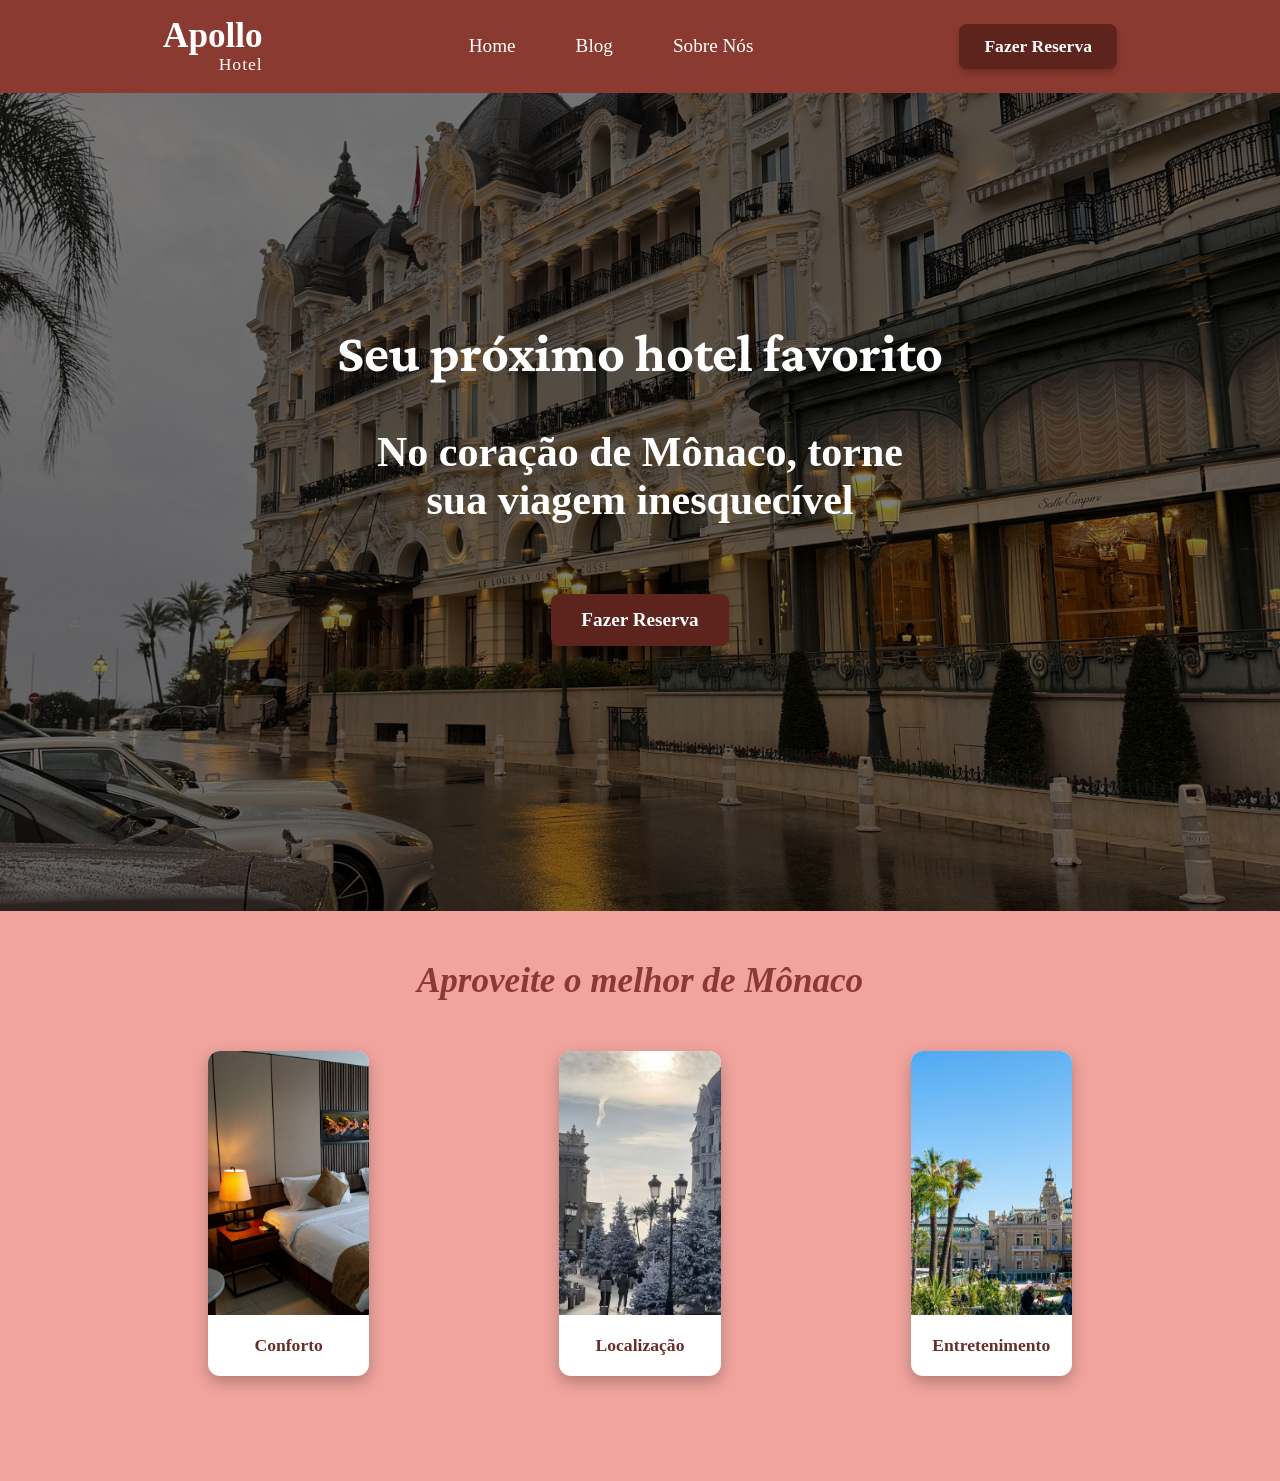
==== index.html @ 635cb720 "Divisão de blocos no código com comentários" ====
<!DOCTYPE html>
<html lang="pt-br">
<head>
    <meta charset="UTF-8">
    <meta name="viewport" content="width=device-width, initial-scale=1.0">
    <title>Apollo Hotel Header</title>
    <link rel="stylesheet" href="style.css">
    <link href="https://fonts.googleapis.com/css2?family=Libre+Baskerville:wght@400;700&display=swap" rel="stylesheet">
    <link href="https://fonts.googleapis.com/css2?family=Crimson+Pro:wght@400;700&display=swap" rel="stylesheet">
</head>
<body>
    <!-- //////////////////// Header //////////////////// -->
    <header class="header">
        <div class="header__container">
            <div class="header__logo">
                <span class="header__logo-brand">Apollo</span>
                <span class="header__logo-sub">Hotel</span>
            </div>

            <nav class="header__nav">
                <ul class="header__nav-list">
                    <li class="header__nav-item"><a href="#" class="header__nav-link">Home</a></li>
                    <li class="header__nav-item"><a href="#" class="header__nav-link">Blog</a></li>
                    <li class="header__nav-item"><a href="#" class="header__nav-link">Sobre Nós</a></li>
                </ul>
            </nav>

            <div class="header__actions">
                <button class="header__button header__button--reservation" id="btnReserva">
                    Fazer Reserva
                </button>
            </div>
        </div>
    </header>
    <!-- //////////////////// End Header //////////////////// -->

    <!-- //////////////////// Home page //////////////////// -->
    <main>
        <!-- ////////// Home Page 1/4 ////////// -->
        <section id="home1">
            <div id="home1--align">
                <div class="home1__h1">
                    <h1>Seu próximo hotel favorito</h1>
                </div>

                <div class="home1__h2">
                    <h2>No coração de Mônaco, torne sua viagem inesquecível</h2>
                </div>

                <div class="header__actions home1__button--align">
                    <button class="header__button header__button--reservation home1__button--enlarge" id="btnReserva">
                        Fazer Reserva
                    </button>
                </div>
            </div>
        </section>
        <!-- ////////// End Home Page 1/4 ////////// -->

        <!-- ////////// Home Page 2/4 ////////// -->
        <section id="home2">
            <div class="home2__title">
                <h3><i>Aproveite o melhor de Mônaco</i></h3>
            </div>

            <div class="home2__figures">
                <figure class="home2__img">
                    <div class="home2__img--image1">
                    </div>
                    <div>
                        <p>Conforto</p>
                    </div>
                </figure>

                <figure class="home2__img">
                    <div class="home2__img--image2">
                    </div>
                    <div>
                        <p>Localização</p>
                    </div>
                </figure>

                <figure class="home2__img">
                    <div class="home2__img--image3">
                    </div>
                    <div>
                        <p>Entretenimento</p>
                    </div>
                </figure>
            </div>
        </section>
        <!-- ////////// End Home Page 2/4 ////////// -->

        <!-- ////////// Home Page 3/4 ////////// -->
    </main>

    <script src="script.js"></script>
</body>
</html>
---- style.css ----
/* //////////////////// Reset Básico //////////////////// */
* {
    margin: 0;
    padding: 0;
    box-sizing: border-box;
}

body {
    font-family: 'Libre+Baskerville', serif;
}

/* //////////////////// Header //////////////////// */
.header {
    background-color: #8B3A31;
    padding: 20px 0;
    color: #FFFFFF;
}

.header__container {
    max-width: 1200px;
    margin: 0 auto;
    display: flex;
    justify-content: space-around;
    align-items: center;
    padding: 0 20px;
}

.header__logo {
    display: flex;
    flex-direction: column;
    align-items: end;
    line-height: 0.9;
    row-gap: 5px;
}

.header__logo-brand {
    font-size: 2.2rem;
    font-weight: 700;
}

.header__logo-sub {
    font-size: 1.1rem;
    letter-spacing: 1px;
}

.header__nav-list {
    list-style: none;
    display: flex;
    gap: 60px;
}

.header__nav-link {
    text-decoration: none;
    color: #FFFFFF;
    font-size: 1.2rem;
    transition: color 0.3s;
}

.header__nav-link:hover {
    color: #F2A49E;
}

.header__button {
    cursor: pointer;
    border: none;
    font-family: inherit;
    transition: transform 0.2s;
}

.header__button--reservation {
    background-color: #5D241E;
    color: #FFFFFF;
    padding: 12px 25px;
    border-radius: 8px;
    font-size: 1.1rem;
    font-weight: 700;
    box-shadow: 0 4px 6px rgba(0,0,0,0.2);
    position: relative;
    z-index: 2;
}

.header__button--reservation:hover {
    background-color: #4A1D18;
    transform: translateY(-2px);
}
/* //////////////////// End Header //////////////////// */

/* //////////////////// Main //////////////////// */
/* ////////// Home Page 1/4 ////////// */
#home1 {
    background-image: url(./assets/home-image.jpg);
    background-size: cover;
    background-position: center;
    padding: 40px 20px;
    max-width: 100%;
    height: 818px;
    margin: 0 auto;
    position: relative;
}

#home1::before {
    content: "";
    position: absolute;
    top: 0;
    left: 0;
    width: 100%;
    height: 100%;
    background-color: rgba(0, 0, 0, 0.5); /* Sombra escura para melhorar a legibilidade */
    z-index: 1; /* Coloca a sombra atrás do conteúdo */
}

#home1--align {
    margin: 190px 0 0 0;
}

/* Título da página home */
.home1__h1 {
    position: relative;
    z-index: 2;
    max-width: 900px;
    width: 100%;
    margin: 120px auto 0 auto; /* Centraliza horizontalmente e adiciona espaço superior */
    text-align: center;
    color: white;
    font-family: 'Crimson Pro', serif;
    font-size: 36px;
}

/* Subtítulo da página home */
.home1__h2 {
    position: relative;
    z-index: 2;
    max-width: 550px;
    margin: 45px auto 25px auto; /* Centraliza horizontalmente e adiciona espaço superior */
    text-align: center;
    color: white;
    font-size: 28px;
}

/* Botão centralizado na home */
.home1__button--align {
    display: flex;
    justify-content: center;
    position: relative;
    z-index: 2;
    margin-top: 70px;
}

.home1__button--enlarge {
    padding: 15px 30px;
    font-size: 1.2rem;
    transition: transform 0.3s ease;
}
/* ////////// End Home Page 1/4 ////////// */
/* ////////// Home Page 2/4 ////////// */
#home2 {
    width: 100%;
    height: 570px;
    background-color: #F1A49E;
}

.home2__title {
    color: #8C3933;
    font-family: 'Times New Roman', Times, serif;
    font-size: 30px;
    text-align: center;
    padding: 50px 0;
}

.home2__figures {
    max-width: 80%;
    margin: 0 auto;
    display: flex;
    justify-content: space-between;
    gap: 30px;
}

.home2__img {
    display: flex;
    flex-direction: column;
    width: 340px;
    height: auto;
    margin: 0 80px;

    background-color: #FFFFFF;
    border-radius: 12px;
    overflow: hidden;
    box-shadow: 0 6px 15px rgba(0, 0, 0, 0.25);
    transition: transform 0.3s ease;
}

.home2__img:hover {
    transform: translateY(-8px);
}

.home2__img--image1, 
.home2__img--image2, 
.home2__img--image3 {
    height: 264px;
    width: 340px;
}

.home2__img--image1 {
    background-image: url(./assets/conforto-image.jpg);
    background-size: cover;
    background-position: -50px center;
}
.home2__img--image2 {
    background-image: url(./assets/localizacao-image.jpg);
    background-size: cover;
    background-position: center;
}
.home2__img--image3 {
    background-image: url(./assets/entretenimento-image.jpg);
    background-size: 250%;
    background-position: -240px center;
}

.home2__img p {
    text-align: center;
    padding: 20px;
    font-weight: bold;
    color: #6A2E2A;
    font-size: 1.1rem;
}
/* ////////// End Home Page 2/4 ////////// */
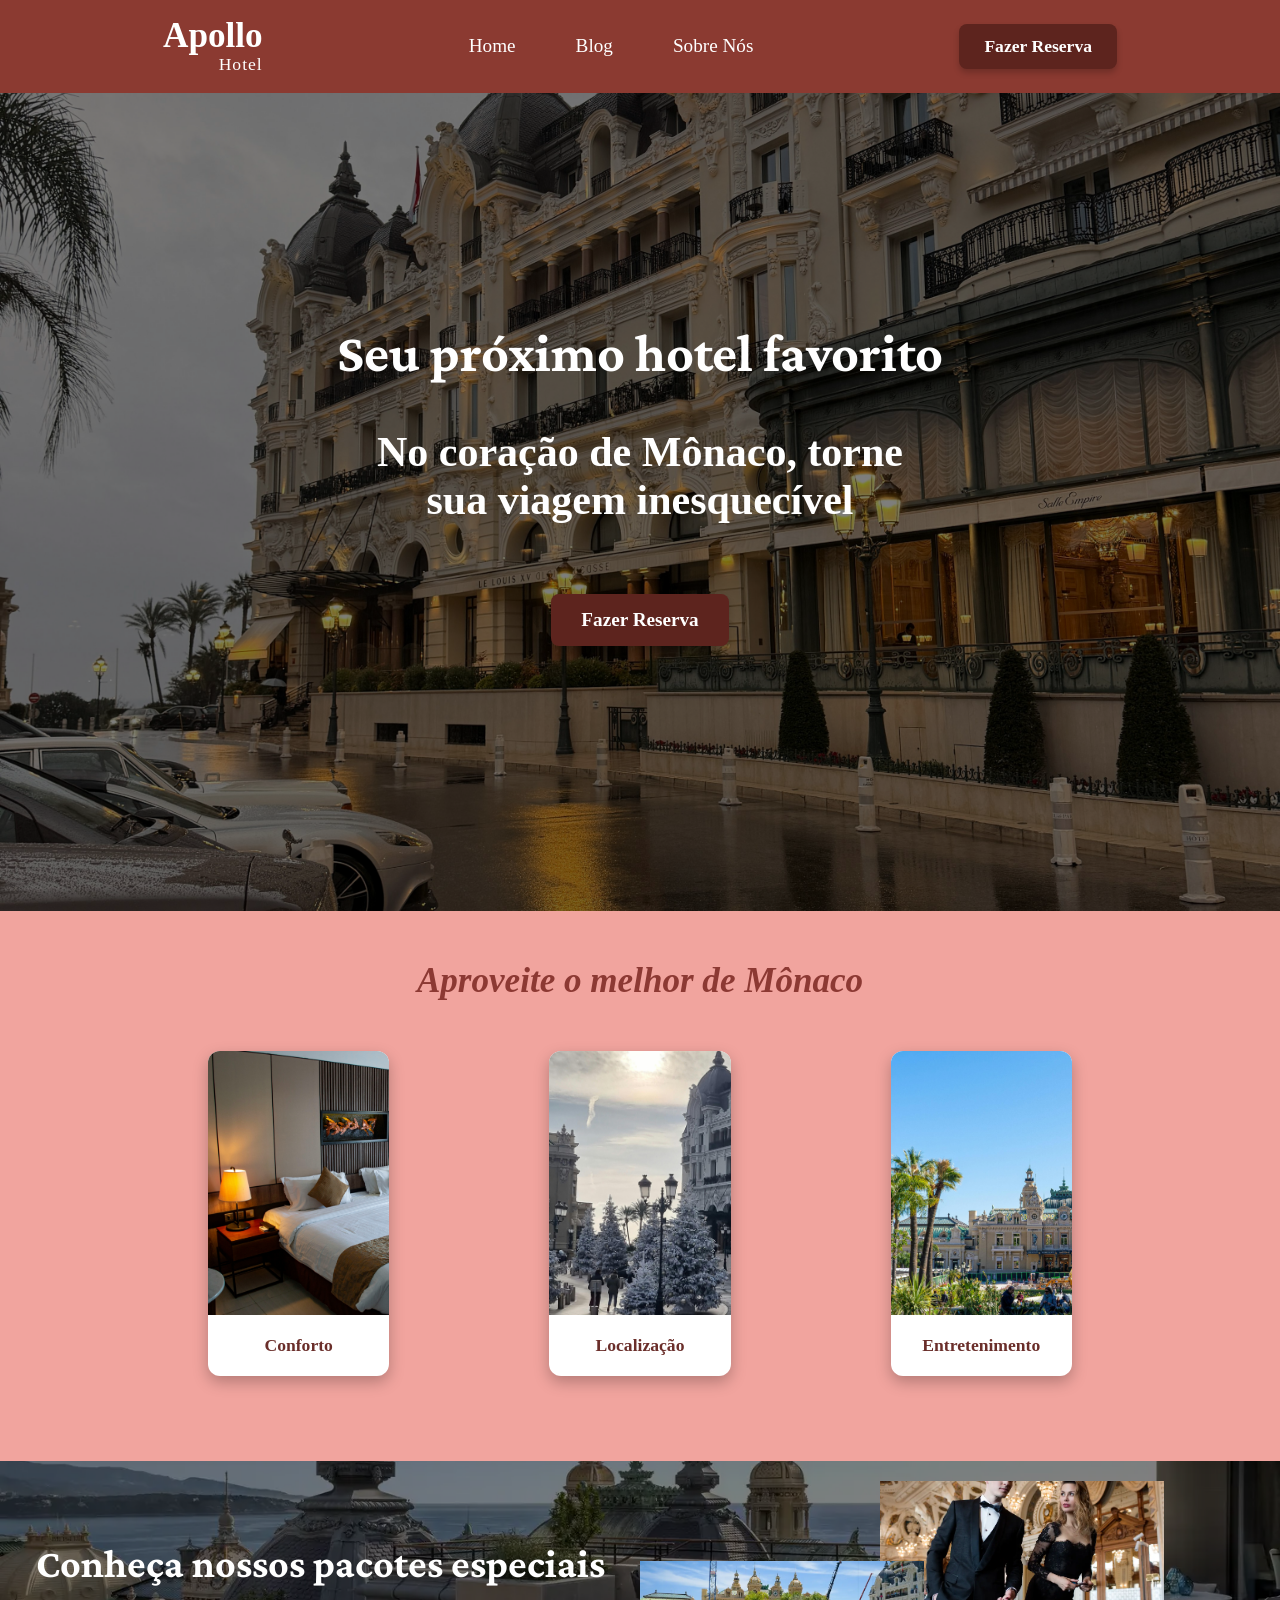
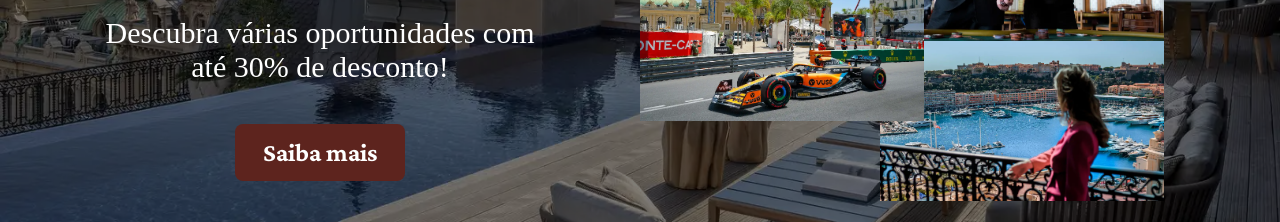
==== commit c20cf135: "Criação e estilização da home 3/4" ====
--- a/index.html
+++ b/index.html
@@ -9,6 +9,69 @@
     <link href="https://fonts.googleapis.com/css2?family=Crimson+Pro:wght@400;700&display=swap" rel="stylesheet">
 </head>
 <body>
+    <!-- //////////////////// Modal Form //////////////////// -->
+     <div id="modalForm" class="modal">
+        <div class="modal-content">
+            <span class="close" id="closeForm">&times;</span>
+            <div class="logo--form">
+                <span class="header__logo-brand">Apollo</span>
+                <br>
+                <span class="header__logo-sub">Hotel</span>
+            </div>
+            <form class="modal__form" id="reservationForm">
+                <label>Nome Completo</label>
+                <input type="text" required placeholder="Digite aqui">
+
+                <div class="form-row">
+                    <div class="field-group">
+                        <label>Data de entrada</label>
+                        <input type="date" required>
+                    </div>
+                    <div class="field-group">
+                        <label>Data de saída</label>
+                        <input type="date" required>
+                    </div>
+                </div>
+
+                <label>Categoria de acomodação</label>
+                <select>
+                    <option>Suíte Prince</option>
+                    <option>Suíte Master</option>
+                </select>
+                
+                <div class="form-row">
+                    <div class="field-group">
+                        <label>Adultos</label>
+                        <div class="stepper">
+                            <button type="button" onclick="changeValue(-1, 'adults')">−</button>
+                            <input type="number" id="adults" name="adults" value="2" min="1" max="10" readonly>
+                            <button type="button" onclick="changeValue(1, 'adults')">+</button>
+                        </div>
+                    </div>
+                    <div class="field-group">
+                        <label>Crianças</label>
+                        <div class="stepper">
+                            <button type="button" onclick="changeValue(-1, 'children')">−</button>
+                            <input type="number" id="children" name="children" value="0" min="0" max="10" readonly>
+                            <button type="button" onclick="changeValue(1, 'children')">+</button>
+                        </div>
+                    </div>
+                </div>
+
+                <button type="submit" class="button form__button">Fazer Reserva</button>
+            </form>
+        </div>
+    </div>
+
+    <div id="modalSuccess" class="modal">
+        <div class="modal-content success-box">
+            <span class="close" id="closeSuccess">&times;</span>
+            <h2>Reserva confirmada</h2>
+            <p>Obrigado por escolher o Apollo Hotel!</p>
+        </div>
+    </div>
+    <!-- //////////////////// End Modal Form //////////////////// -->
+
     <!-- //////////////////// Header //////////////////// -->
     <header class="header">
         <div class="header__container">
@@ -26,7 +89,7 @@
             </nav>
 
             <div class="header__actions">
-                <button class="header__button header__button--reservation" id="btnReserva">
+                <button type="button" class="header__button header__button--reservation open-modal">
                     Fazer Reserva
                 </button>
             </div>
@@ -48,7 +111,7 @@
                 </div>
 
                 <div class="header__actions home1__button--align">
-                    <button class="header__button header__button--reservation home1__button--enlarge" id="btnReserva">
+                            <button type="button" class="header__button header__button--reservation home1__button--enlarge open-modal">
                         Fazer Reserva
                     </button>
                 </div>
@@ -91,6 +154,20 @@
         <!-- ////////// End Home Page 2/4 ////////// -->
 
         <!-- ////////// Home Page 3/4 ////////// -->
+         <section id="home3">
+            <div class="home3__left-box--align">
+                <h3 class="home3__h3">Conheça nossos pacotes especiais</h3>
+                <p class="home3__p">Descubra várias oportunidades com até 30% de desconto!</p>
+                <button class="home3__button">Saiba mais</button>
+            </div>
+            <div class="home3__right-box--align">
+                <div class="home3__img1"></div>
+                <div class="home3__img12--align">
+                    <div class="home3__img2"></div>
+                    <div class="home3__img3"></div>
+                </div>
+            </div>
+         </section>
     </main>
 
     <script src="script.js"></script>
--- a/style.css
+++ b/style.css
@@ -8,6 +8,211 @@
 body {
     font-family: 'Libre+Baskerville', serif;
 }
+
+:root {
+    --primary-color: #8B3A31;
+    --primary-strong: #5D241E;
+    --accent-color: #F2A49E;
+    --text-grey: #5B3E3A;
+    --input-bg: #f9f4f1;
+    --border-color: #d8c1b8;
+}
+
+/* //////////////////// Modal Form //////////////////// */
+.modal {
+    display: none;
+    position: fixed;
+    z-index: 3;
+    inset: 0;
+    width: 100%;
+    height: 100%;
+    background-color: rgba(0, 0, 0, 0.45);
+    align-items: center;
+    justify-content: center;
+    padding: 16px;
+}
+
+/* A caixa branca do formulário */
+.modal-content {
+    background-color: #fff;
+    padding: 32px 32px 24px;
+    width: min(520px, 100%);
+    max-height: 96vh;
+    overflow-y: auto;
+    border-radius: 28px;
+    box-shadow: 0 24px 80px rgba(0, 0, 0, 0.18);
+    position: relative;
+    font-family: serif;
+}
+
+.close {
+    position: absolute;
+    right: 15px;
+    top: 10px;
+    cursor: pointer;
+    font-size: 20px;
+}
+
+.modal__form {
+    display: grid;
+    gap: 20px;
+    color: #54221e;
+}
+
+.logo--form {
+    color: var(--primary-strong);
+    text-align: center;
+    margin-bottom: 8px;
+}
+
+.logo--form .header__logo-brand {
+    font-size: 2.8rem;
+    letter-spacing: 0.05em;
+}
+
+.logo--form .header__logo-sub {
+    display: block;
+    font-size: 1.05rem;
+    margin-top: 4px;
+    letter-spacing: 0.2em;
+}
+
+.modal__form label {
+    font-size: 1.1rem;
+    font-weight: 600;
+    color: var(--text-grey);
+    margin-bottom: -6px;
+}
+
+.modal__form input,
+.modal__form select {
+    width: 100%;
+    padding: 14px 16px;
+    border: 1.5px solid var(--border-color);
+    border-radius: 16px;
+    background: var(--input-bg);
+    font-size: 1rem;
+    color: #3d2f2a;
+}
+
+.modal__form input:focus,
+.modal__form select:focus {
+    outline: none;
+    border-color: var(--primary-color);
+    box-shadow: 0 0 0 4px rgba(139, 58, 49, 0.12);
+}
+
+.form-row {
+    display: grid;
+    grid-template-columns: repeat(2, minmax(0, 1fr));
+    gap: 18px;
+}
+
+.field-group {
+    display: grid;
+    gap: 8px;
+}
+
+.stepper {
+    display: flex;
+    align-items: center;
+    justify-content: space-between;
+    gap: 10px;
+    padding: 10px 12px;
+    border: 1.5px solid var(--border-color);
+    border-radius: 16px;
+    background: #faf5f2;
+}
+
+.stepper button {
+    width: 42px;
+    height: 42px;
+    border: 1px solid var(--border-color);
+    border-radius: 12px;
+    background: white;
+    color: var(--primary-strong);
+    font-size: 24px;
+    font-weight: 700;
+    cursor: pointer;
+    transition: border-color 0.2s, transform 0.2s;
+}
+
+.stepper button:hover {
+    border-color: var(--primary-color);
+    transform: translateY(-1px);
+}
+
+.stepper input {
+    width: 60px;
+    text-align: center;
+    border: none;
+    background: transparent;
+    font-size: 1rem;
+    color: #3d2f2a;
+}
+
+.form__button {
+    width: 100%;
+    padding: 16px 24px;
+    border-radius: 14px;
+    border: none;
+    background-color: var(--primary-strong);
+    color: white;
+    font-size: 1rem;
+    font-weight: 700;
+    cursor: pointer;
+    transition: background-color 0.2s, transform 0.2s;
+}
+
+.form__button:hover {
+    background-color: #4b1814;
+    transform: translateY(-1px);
+}
+
+@media (max-width: 640px) {
+    .form-row {
+        grid-template-columns: 1fr;
+    }
+
+    .modal-content {
+        padding: 24px 20px;
+    }
+}
+
+input,
+select {
+    width: 100%;
+    padding: 12px;
+    margin: 8px 0;
+    border: 2px solid #ccc;
+    border-radius: 8px;
+    /* Bordas arredondadas */
+    outline: none;
+    /* Remove a linha azul padrão do navegador */
+    transition: 0.3s;
+    /* Suaviza a mudança de cor */
+}
+
+/* Efeito quando o usuário clica no campo */
+input:focus {
+    border-color: var(--cor-primaria);
+    box-shadow: 0 0 8px rgba(76, 175, 80, 0.2);
+}
+
+.form-group {
+    display: flex;
+    flex-direction: column;
+    /* Coloca o label acima do input */
+    margin-bottom: 15px;
+}
+
+/* Remove setas no Chrome, Safari e Edge */
+.stepper input::-webkit-outer-spin-button,
+.stepper input::-webkit-inner-spin-button {
+    -webkit-appearance: none;
+    margin: 0;
+}
+/* //////////////////// End Modal Form //////////////////// */
 
 /* //////////////////// Header //////////////////// */
 .header {
@@ -155,7 +360,7 @@
 /* ////////// Home Page 2/4 ////////// */
 #home2 {
     width: 100%;
-    height: 570px;
+    height: 550px;
     background-color: #F1A49E;
 }
 
@@ -172,7 +377,6 @@
     margin: 0 auto;
     display: flex;
     justify-content: space-between;
-    gap: 30px;
 }
 
 .home2__img {
@@ -223,4 +427,127 @@
     color: #6A2E2A;
     font-size: 1.1rem;
 }
-/* ////////// End Home Page 2/4 ////////// */+/* ////////// End Home Page 2/4 ////////// */
+
+/* ////////// Home Page 3/4 ////////// */
+#home3 {
+    width: 100%;
+    height: 361px;
+    background-image: url(./assets/Home\ 2.4\ background.png);
+    background-size: cover;
+    background-position: center;
+    position: relative;
+    display: flex;
+}
+
+#home3::before {
+    background-color: rgba(0, 0, 0, 0.5);
+    width: 100%;
+    height: 100%;
+    content: "";
+    position: absolute;
+    z-index: 1;
+}
+
+.home3__left-box--align {
+    position: relative;
+    z-index: 2;
+    width: 50%;
+    height: 100%;
+    margin: 0;
+    display: flex;
+    flex-direction: column;
+    align-items: center;
+    row-gap: 20px;
+}
+
+.home3__h3 {
+    position: relative;
+    z-index: 2;
+    color: white;
+    font-size: 40px;
+    font-family: 'Crimson Pro', serif;
+    text-align: center;
+    padding-top: 80px;
+}
+
+.home3__p {
+    position: relative;
+    z-index: 2;
+    color: white;
+    font-size: 30px;
+    text-align: center;
+    max-width: 450px;
+    margin: 10px auto 0 auto;
+}
+
+.home3__button {
+    position: relative;
+    z-index: 2;
+    margin: 20px 0 0 0;
+    padding: 14px 28px;
+    font-size: 1.6rem;
+    font-weight: 700;
+    font-family: 'Crimson Pro', serif;
+    color: white;
+    background-color: var(--primary-strong);
+    border: none;
+    border-radius: 8px;
+    cursor: pointer;
+    transition: background-color 0.2s;
+}
+
+.home3__button:hover {
+    background-color: #4A1D18;
+}
+
+.home3__right-box--align {
+    z-index: 2;
+    width: 50%;
+    height: 100%;
+    position: relative;
+    display: flex;
+    align-items: center;
+    justify-content: flex-start;
+    padding-left: 0;
+}
+
+.home3__img1 {
+    background-image: url(./assets/img1\ home2.4.png);
+    background-size: cover;
+    background-position: center;
+    width: 284px;
+    height: 160px;
+    position: absolute;
+    left: 0;
+    top: 50%;
+    transform: translateY(-50%);
+    z-index: 4;
+}
+
+.home3__img12--align {
+    position: relative;
+    display: flex;
+    flex-direction: column;
+    z-index: 2;
+    margin-left: 300px;
+}
+
+.home3__img2 {
+    background-image: url(./assets/img2\ home2.4.png);
+    background-size: cover;
+    background-position: center;
+    width: 284px;
+    height: 160px;
+    margin: 0 0 0 -60px;
+}
+
+.home3__img3 {
+    background-image: url(./assets/img3\ home2.4.png);
+    background-size: cover;
+    background-position: center;
+    width: 284px;
+    height: 160px;
+    margin: 0 0 0 -60px;
+}
+
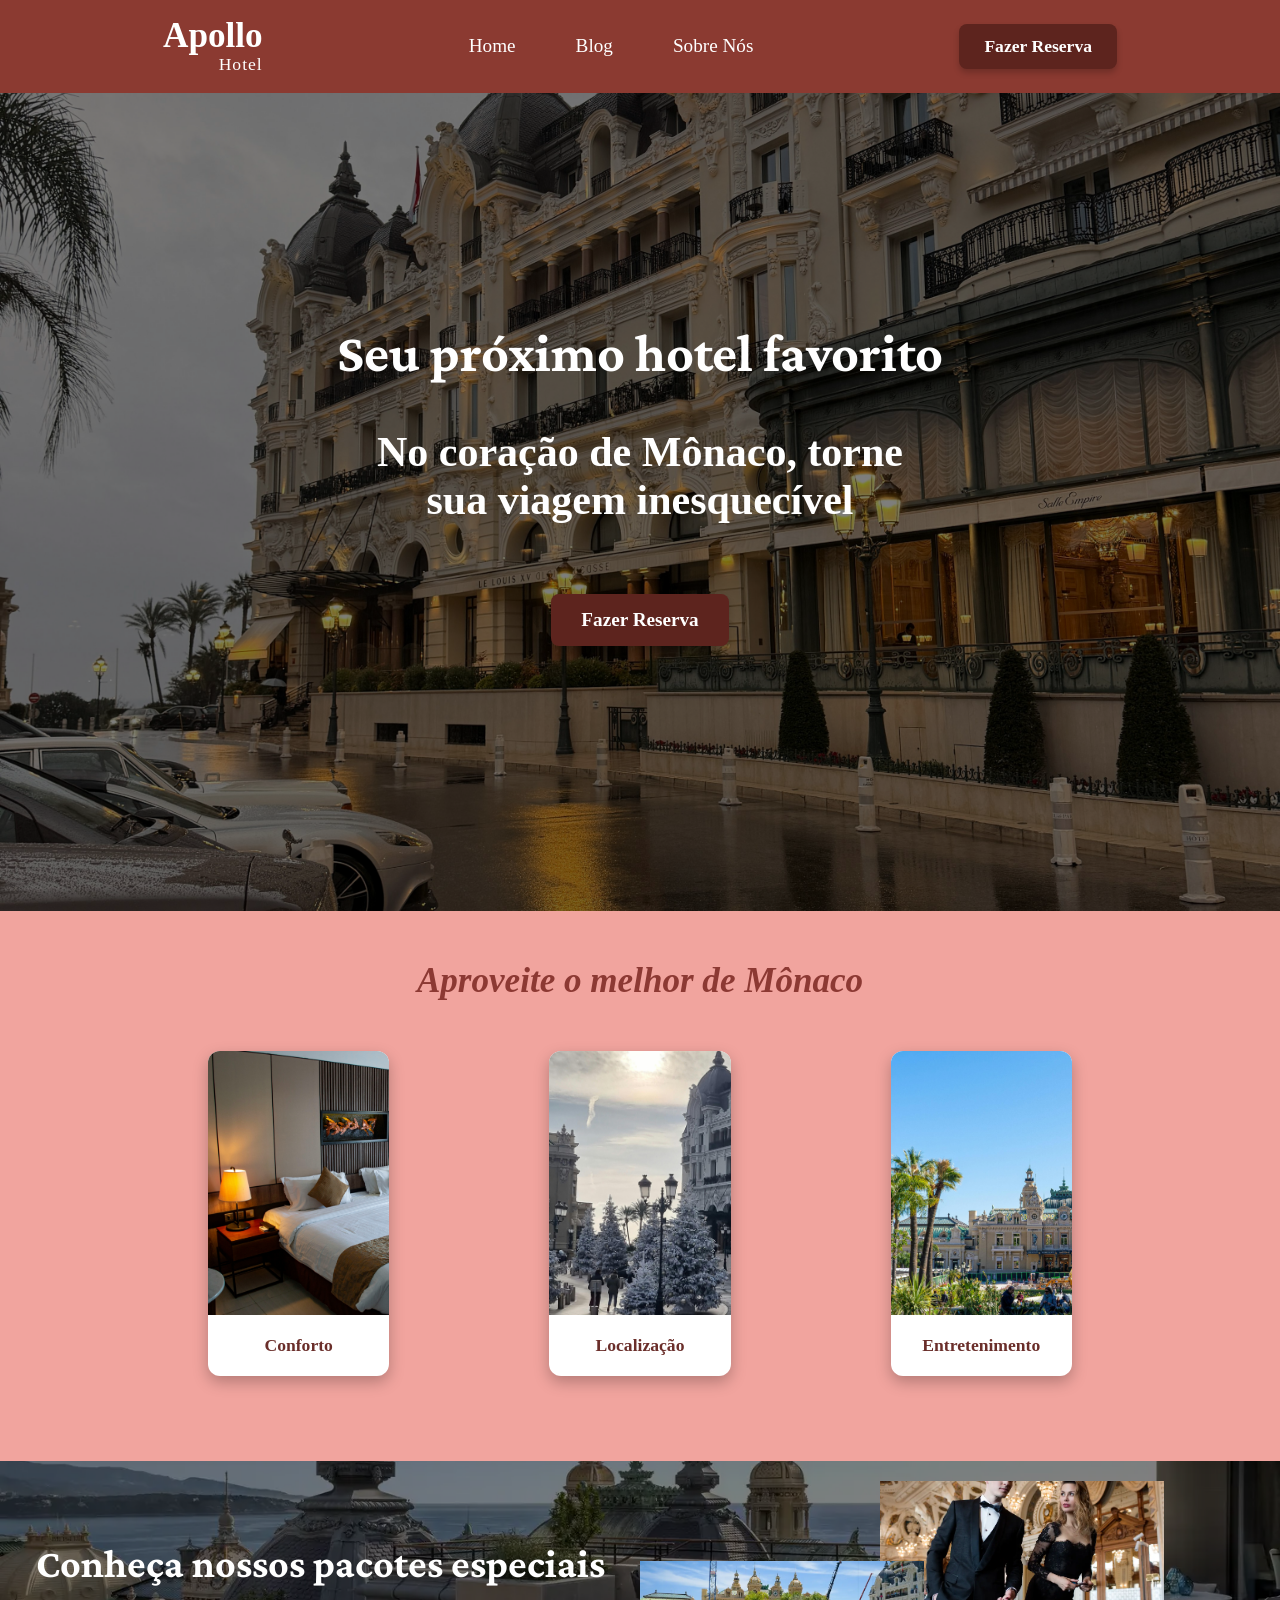
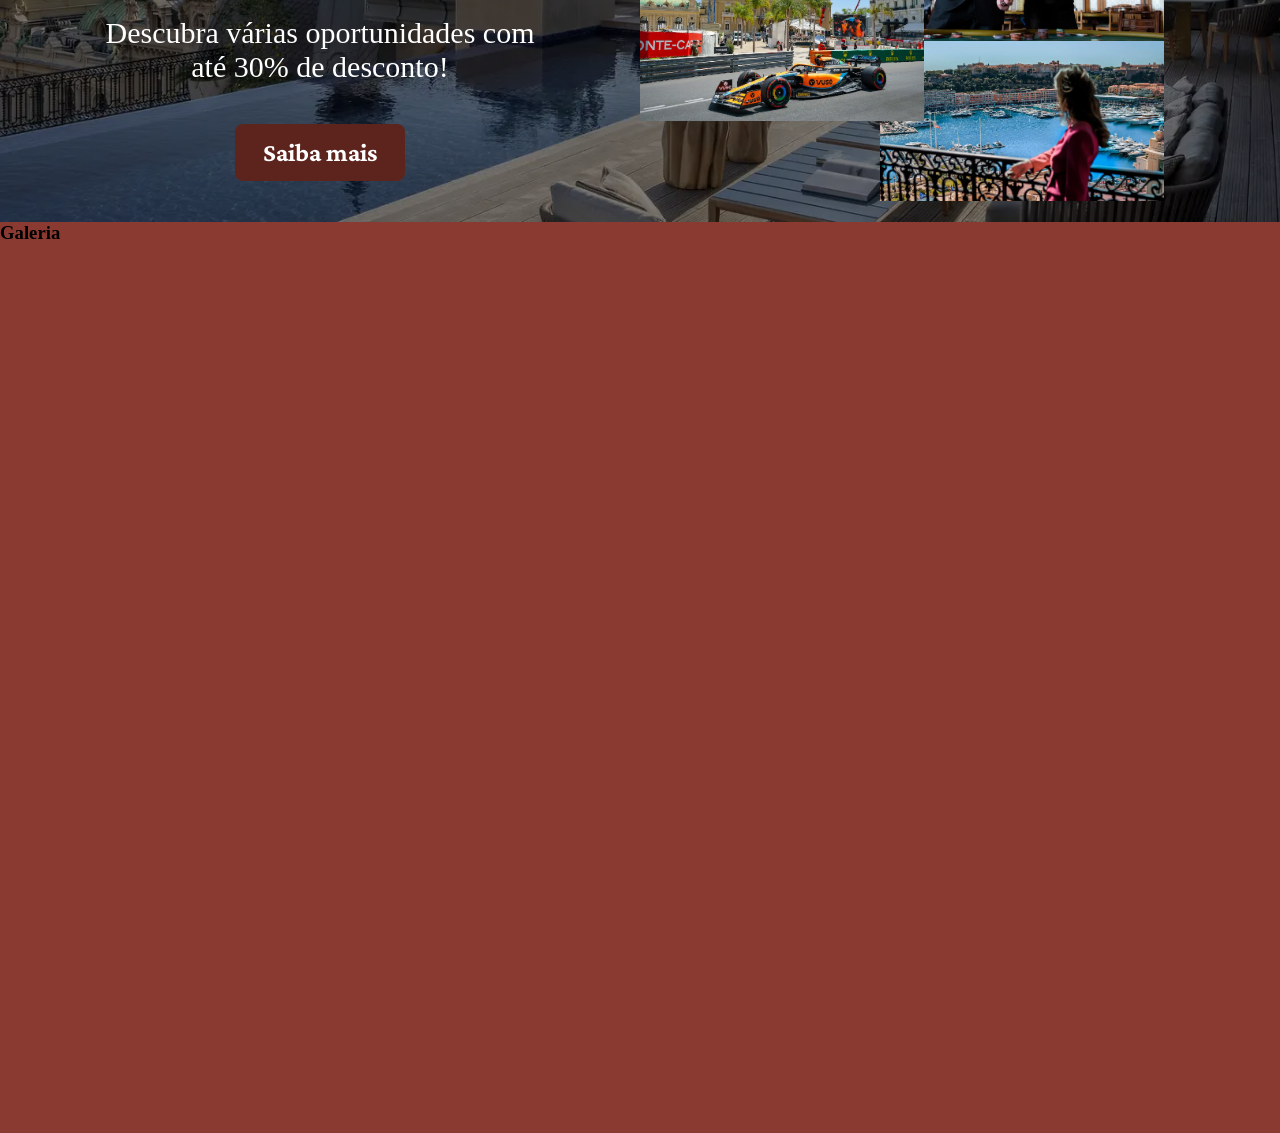
==== commit e0ac4f3b: "limitação da área da home 4/4" ====
--- a/index.html
+++ b/index.html
@@ -168,6 +168,16 @@
                 </div>
             </div>
          </section>
+        <!-- ////////// End Home Page 3/4 ////////// -->
+
+        <!-- ////////// Home Page 4/4 ////////// -->
+        <section id="home4">
+            <div class="home4__content">
+                <h3>Galeria</h3>
+            </div>
+        </section>
+        <!-- ////////// End Home Page 4/4 ////////// -->
+
     </main>
 
     <script src="script.js"></script>
--- a/style.css
+++ b/style.css
@@ -550,4 +550,11 @@
     height: 160px;
     margin: 0 0 0 -60px;
 }
-
+/* ////////// End Home Page 3/4 ////////// */
+
+/* ////////// Home Page 4/4 ////////// */
+#home4 {
+    width: 100%;
+    height: 911px;
+    background-color: var(--primary-color);
+}
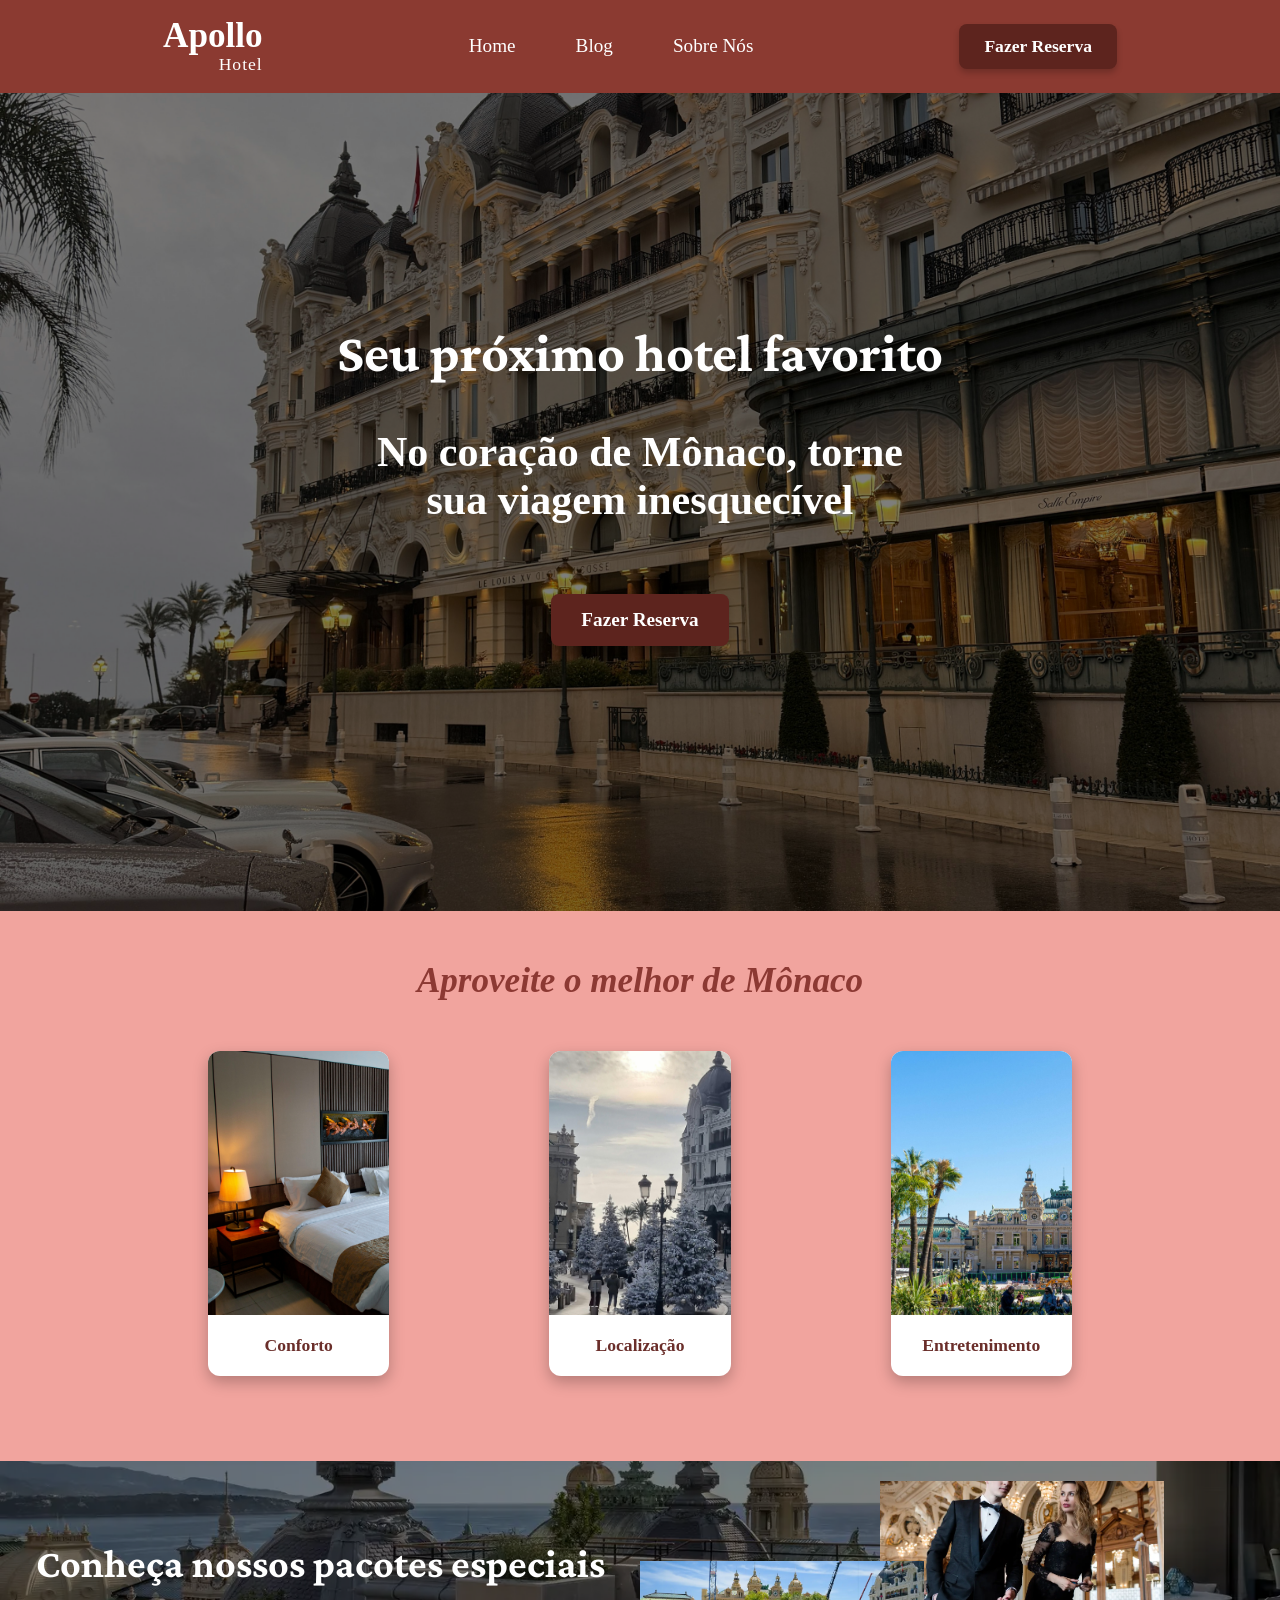
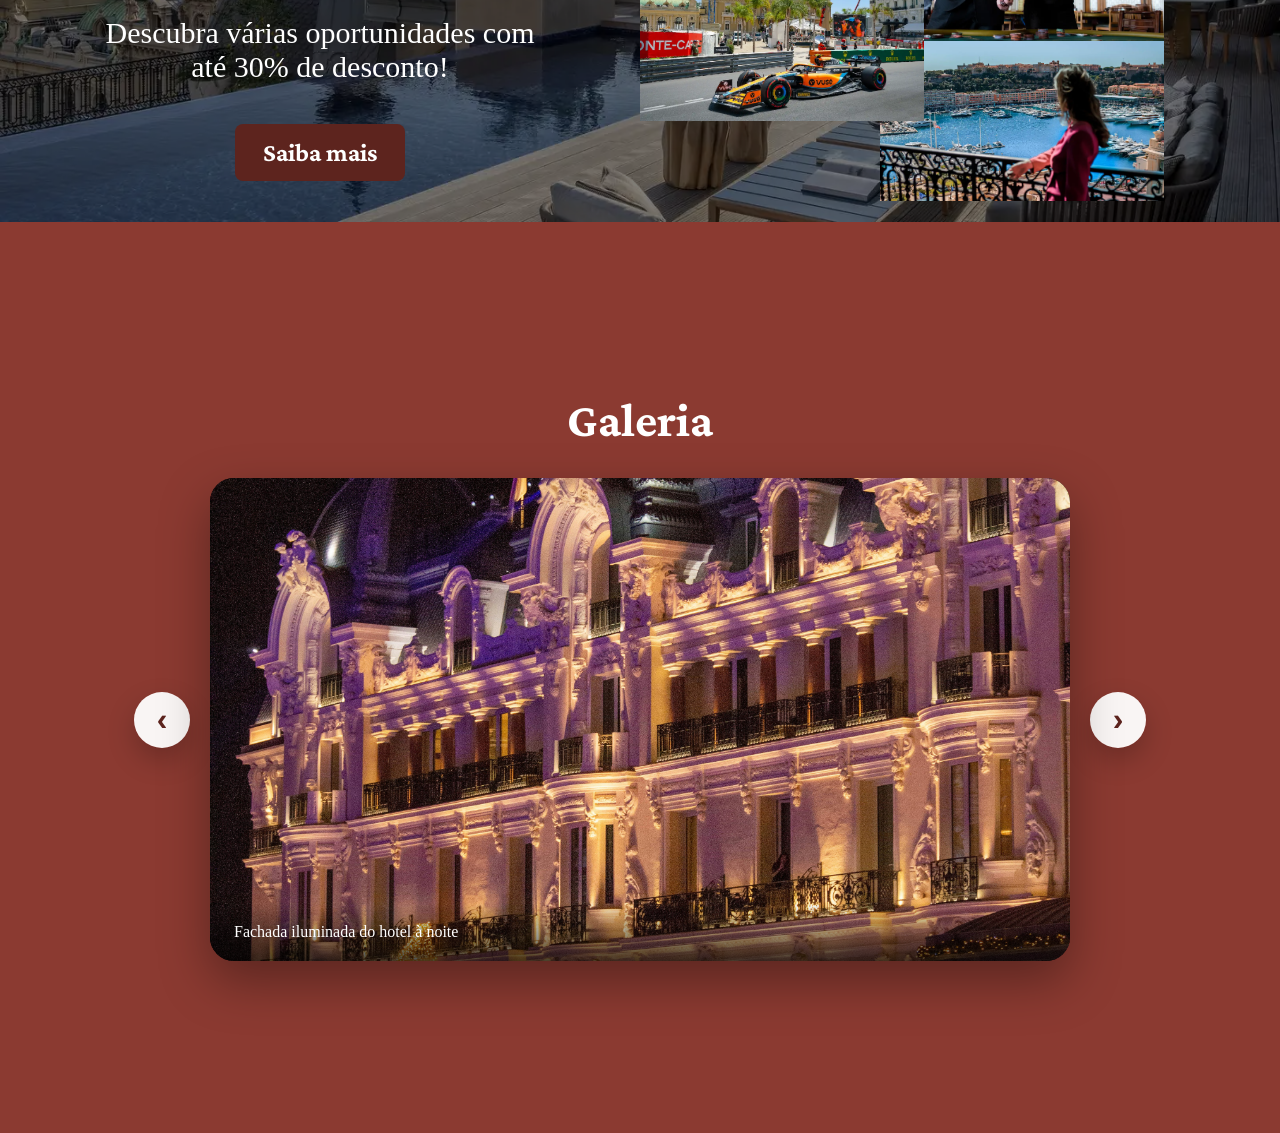
==== commit ef93af66: "Galeria com diversas imagens e descrições e botão para ir e voltar as imagens" ====
--- a/index.html
+++ b/index.html
@@ -174,6 +174,16 @@
         <section id="home4">
             <div class="home4__content">
                 <h3>Galeria</h3>
+                <div class="gallery">
+                    <button type="button" class="gallery__button gallery__button--prev" aria-label="Foto anterior">‹</button>
+                    <div class="gallery__card">
+                        <img id="galleryImage" src="./assets/galeria1.jpg" alt="Galeria Apollo Hotel">
+                        <div class="gallery__caption">
+                            <span id="galleryCaption">Vista noturna do hotel</span>
+                        </div>
+                    </div>
+                    <button type="button" class="gallery__button gallery__button--next" aria-label="Próxima foto">›</button>
+                </div>
             </div>
         </section>
         <!-- ////////// End Home Page 4/4 ////////// -->
--- a/style.css
+++ b/style.css
@@ -555,6 +555,93 @@
 /* ////////// Home Page 4/4 ////////// */
 #home4 {
     width: 100%;
-    height: 911px;
+    min-height: 911px;
     background-color: var(--primary-color);
-}+    display: flex;
+    align-items: center;
+    justify-content: center;
+    padding: 80px 20px;
+}
+
+.home4__content {
+    width: 100%;
+    max-width: 1120px;
+    margin: 0 auto;
+    text-align: center;
+    color: white;
+}
+
+.home4__content h3 {
+    font-family: 'Crimson Pro', serif;
+    font-size: 3rem;
+    margin-bottom: 32px;
+}
+
+.gallery {
+    display: flex;
+    align-items: center;
+    justify-content: center;
+    gap: 20px;
+    flex-wrap: wrap;
+}
+
+.gallery__card {
+    position: relative;
+    width: min(100%, 860px);
+    border-radius: 24px;
+    overflow: hidden;
+    box-shadow: 0 20px 50px rgba(0, 0, 0, 0.35);
+    background-color: #000;
+}
+
+.gallery__card img {
+    width: 100%;
+    display: block;
+    aspect-ratio: 16 / 9;
+    object-fit: cover;
+}
+
+.gallery__caption {
+    position: absolute;
+    left: 0;
+    right: 0;
+    bottom: 0;
+    padding: 20px 24px;
+    background: linear-gradient(180deg, transparent 0%, rgba(0, 0, 0, 0.7) 100%);
+    color: #ffffff;
+    text-align: left;
+    font-size: 1rem;
+}
+
+.gallery__button {
+    width: 56px;
+    height: 56px;
+    border: none;
+    border-radius: 50%;
+    background-color: rgba(255, 255, 255, 0.95);
+    color: var(--primary-strong);
+    font-size: 2rem;
+    font-weight: 700;
+    cursor: pointer;
+    transition: transform 0.2s ease, background-color 0.2s ease;
+    display: grid;
+    place-items: center;
+    box-shadow: 0 12px 28px rgba(0, 0, 0, 0.22);
+}
+
+.gallery__button:hover {
+    transform: translateY(-2px);
+    background-color: #ffffff;
+}
+
+@media (max-width: 900px) {
+    .gallery {
+        flex-direction: column;
+    }
+
+    .gallery__button {
+        width: 50px;
+        height: 50px;
+        font-size: 1.75rem;
+    }
+}
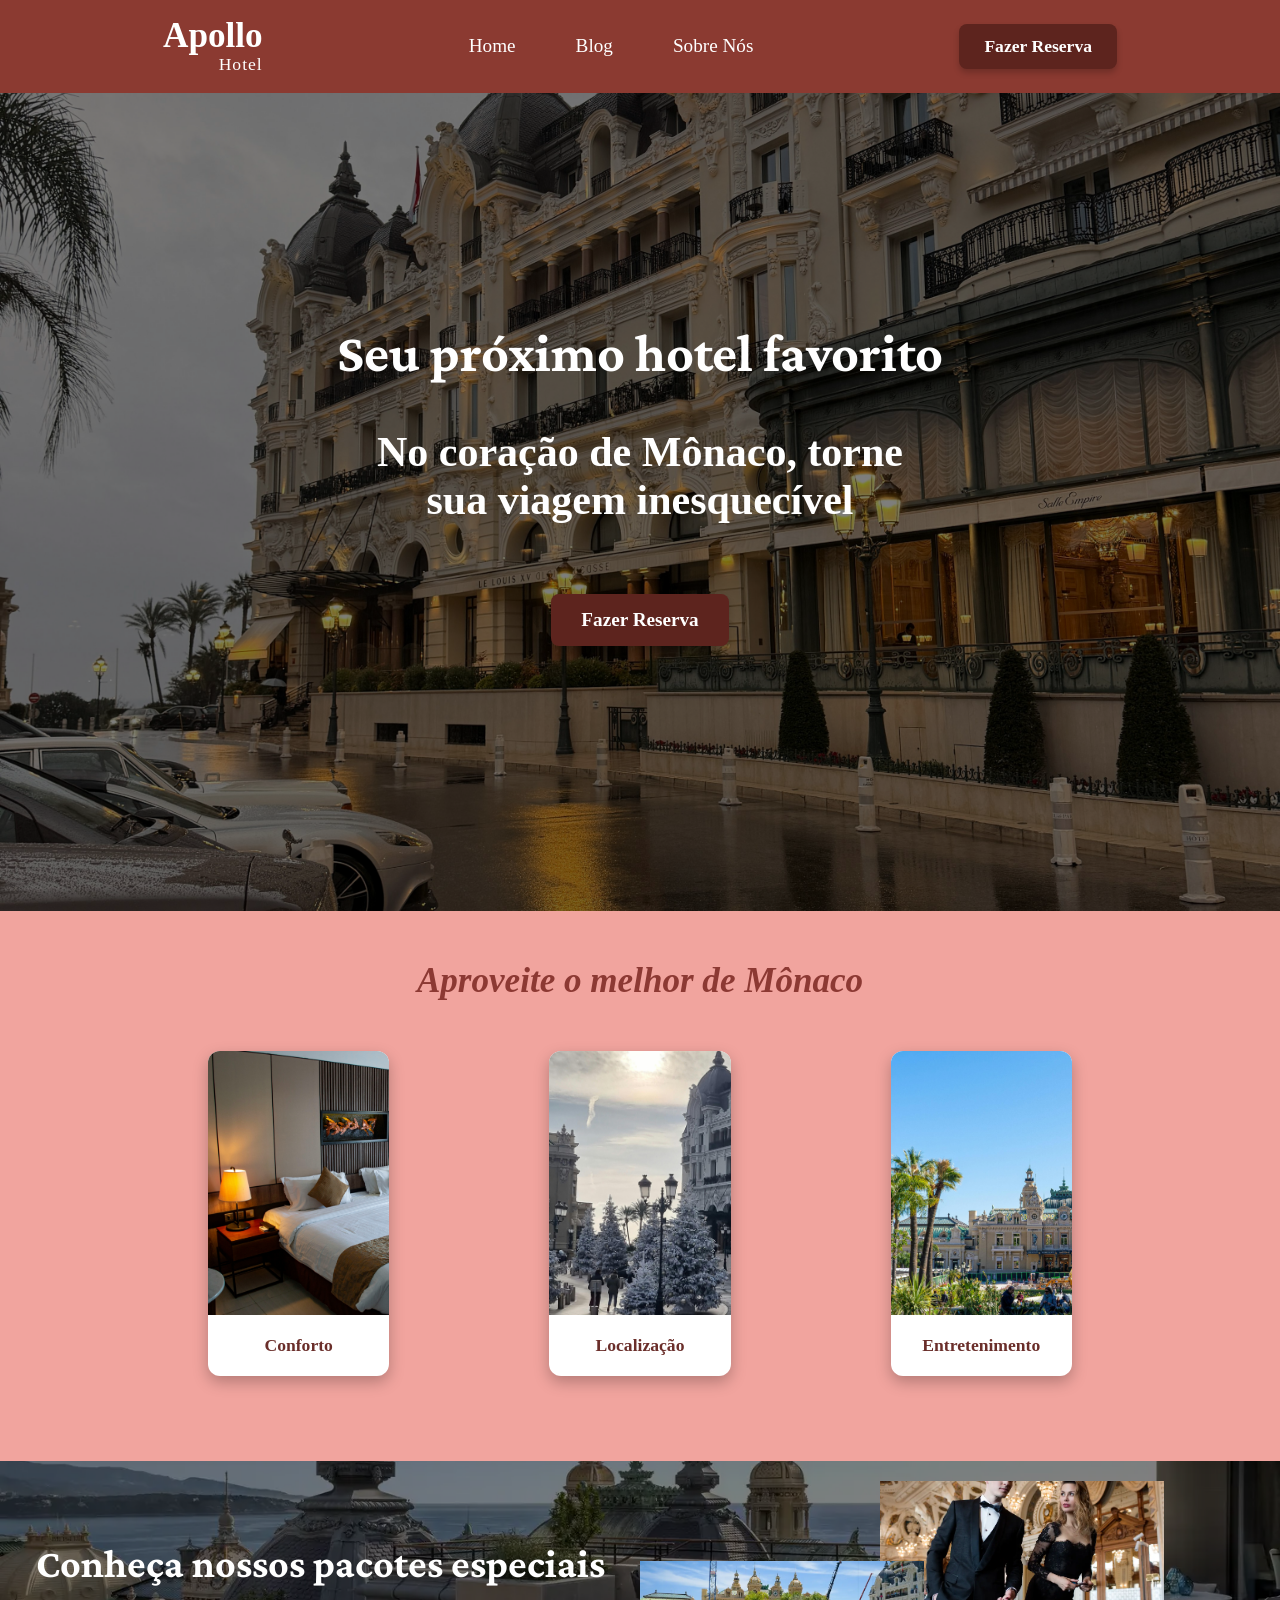
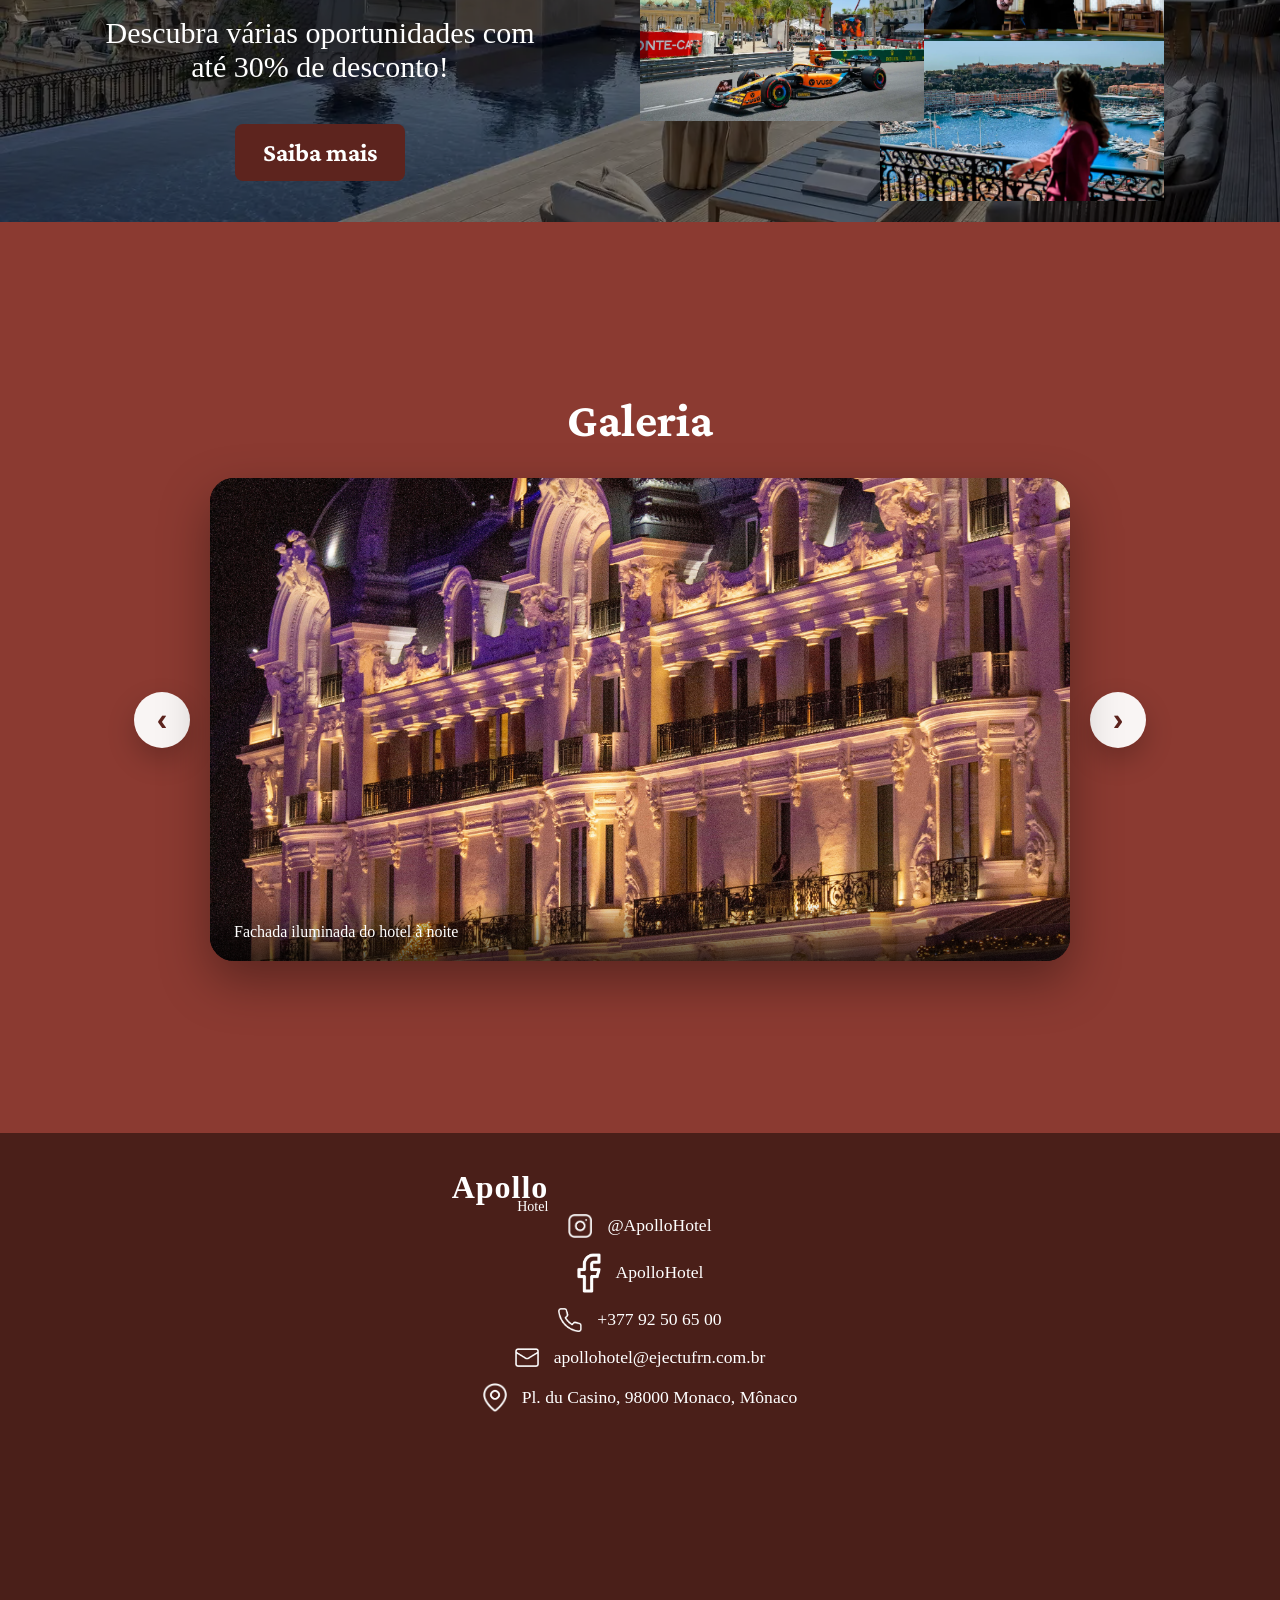
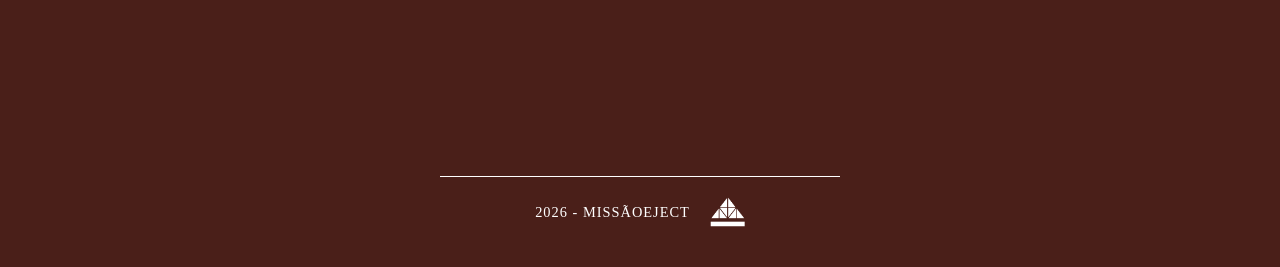
==== commit 6997fbd7: "finalizacao da pagina detalhes" ====
--- a/index.html
+++ b/index.html
@@ -82,8 +82,8 @@
 
             <nav class="header__nav">
                 <ul class="header__nav-list">
-                    <li class="header__nav-item"><a href="#" class="header__nav-link">Home</a></li>
-                    <li class="header__nav-item"><a href="#" class="header__nav-link">Blog</a></li>
+                    <li class="header__nav-item"><a href="index.html" class="header__nav-link">Home</a></li>
+                    <li class="header__nav-item"><a href="blog.html" class="header__nav-link">Blog</a></li>
                     <li class="header__nav-item"><a href="#" class="header__nav-link">Sobre Nós</a></li>
                 </ul>
             </nav>
@@ -190,6 +190,53 @@
 
     </main>
 
+    <footer class="apollo-footer">
+        <div class="footer-content">
+           <div class="hotel-logo footer-logo">
+                <span class="hotel-logo-brand">Apollo</span>
+                <span class="hotel-logo-sub">Hotel</span>
+            </div>
+
+
+            <div class="contact-info">
+                <div class="info-item">
+                    <img src="assets/icons/instagram-icon.png" alt="Instagram">
+                    <span>@ApolloHotel</span>
+                </div>
+                <div class="info-item">
+                    <img src="assets/icons/facebook-icon.png" alt="Facebook">
+                    <span>ApolloHotel</span>
+                </div>
+                <div class="info-item">
+                    <img src="assets/icons/telefone-icon.png" alt="Telefone">
+                    <span>+377 92 50 65 00</span>
+                </div>
+                <div class="info-item">
+                    <img src="assets/icons/email-icon.png" alt="Email">
+                    <span>apollohotel@ejectufrn.com.br</span>
+                </div>
+                <div class="info-item">
+                    <img src="assets/icons/localizacao-icon.png" alt="Localização">
+                    <span>Pl. du Casino, 98000 Monaco, Mônaco</span>
+                </div>
+            </div>
+
+            <div class="map-container">
+                <iframe
+                    src="https://www.google.com/maps/embed?pb=!1m18!1m12!1m3!1d2882.6303777457138!2d7.4274644999999975!3d43.73900479999999!2m3!1f0!2f0!3f0!3m2!1i1024!2i768!4f13.1!3m3!1m2!1s0x12cdc287d66c8d15%3A0xdfd36228428503b7!2sH%C3%B4tel%20de%20Paris%20Monte-Carlo!5e0!3m2!1spt-BR!2sbr!4v1775824105091!5m2!1spt-BR!2sbr"
+                    width="400" height="300" style="border:0;" allowfullscreen="" loading="lazy"
+                    referrerpolicy="no-referrer-when-downgrade"></iframe>
+            </div>
+
+            <hr class="footer-divider">
+
+            <div class="footer-bottom">
+                <span>2026 - MISSÃOEJECT</span>
+                <img src="assets/eject-logo.png" alt="Logo Missão Eject" class="bottom-logo">
+            </div>
+        </div>
+    </footer>
+
     <script src="script.js"></script>
 </body>
 </html>
--- a/style.css
+++ b/style.css
@@ -645,3 +645,101 @@
         font-size: 1.75rem;
     }
 }
+
+.apollo-footer {
+    background-color: #4a1f19;
+    /* Tom de marrom da imagem */
+    color: white;
+    padding: 40px 20px;
+    display: flex;
+    justify-content: center;
+}
+
+.footer-content {
+    max-width: 400px;
+    width: 100%;
+    text-align: center;
+}
+
+.contact-info {
+    display: flex;
+    flex-direction: column;
+    align-items: center;
+    gap: 15px;
+    margin-bottom: 30px;
+}
+
+.info-item {
+    display: flex;
+    align-items: center;
+    gap: 15px;
+    font-size: 1.1rem;
+}
+
+.info-item img {
+    width: 24px;
+}
+
+.map-container {
+    margin-bottom: 30px;
+}
+
+.map-img {
+    width: 100%;
+    display: block;
+    border-radius: 4px;
+}
+
+.footer-divider {
+    border: 0;
+    border-top: 1px solid white;
+    margin-bottom: 20px;
+    width: 100%;
+}
+
+.footer-bottom {
+    display: flex;
+    justify-content: center;
+    align-items: center;
+    gap: 20px;
+    font-size: 0.9rem;
+    letter-spacing: 1px;
+}
+
+.bottom-logo {
+    height: 30px;
+    filter: brightness(0) invert(1);
+}
+
+.inline-block {
+    display: inline-block;
+}
+
+.text-align-center {
+    text-align: center;
+}
+
+div.footer-logo {
+    display: inline-flex;
+    margin-right: 70%;
+}
+
+.hotel-logo {
+    display: flex;
+    flex-direction: column;
+    color: var(--text-primary);
+    line-height: 0.9;
+
+}
+
+.hotel-logo-brand {
+    font-size: 32px;
+    font-weight: bold;
+    letter-spacing: 1px;
+}
+
+.hotel-logo-sub {
+    font-size: 14px;
+    text-align: right;
+    text-transform: capitalize;
+}
